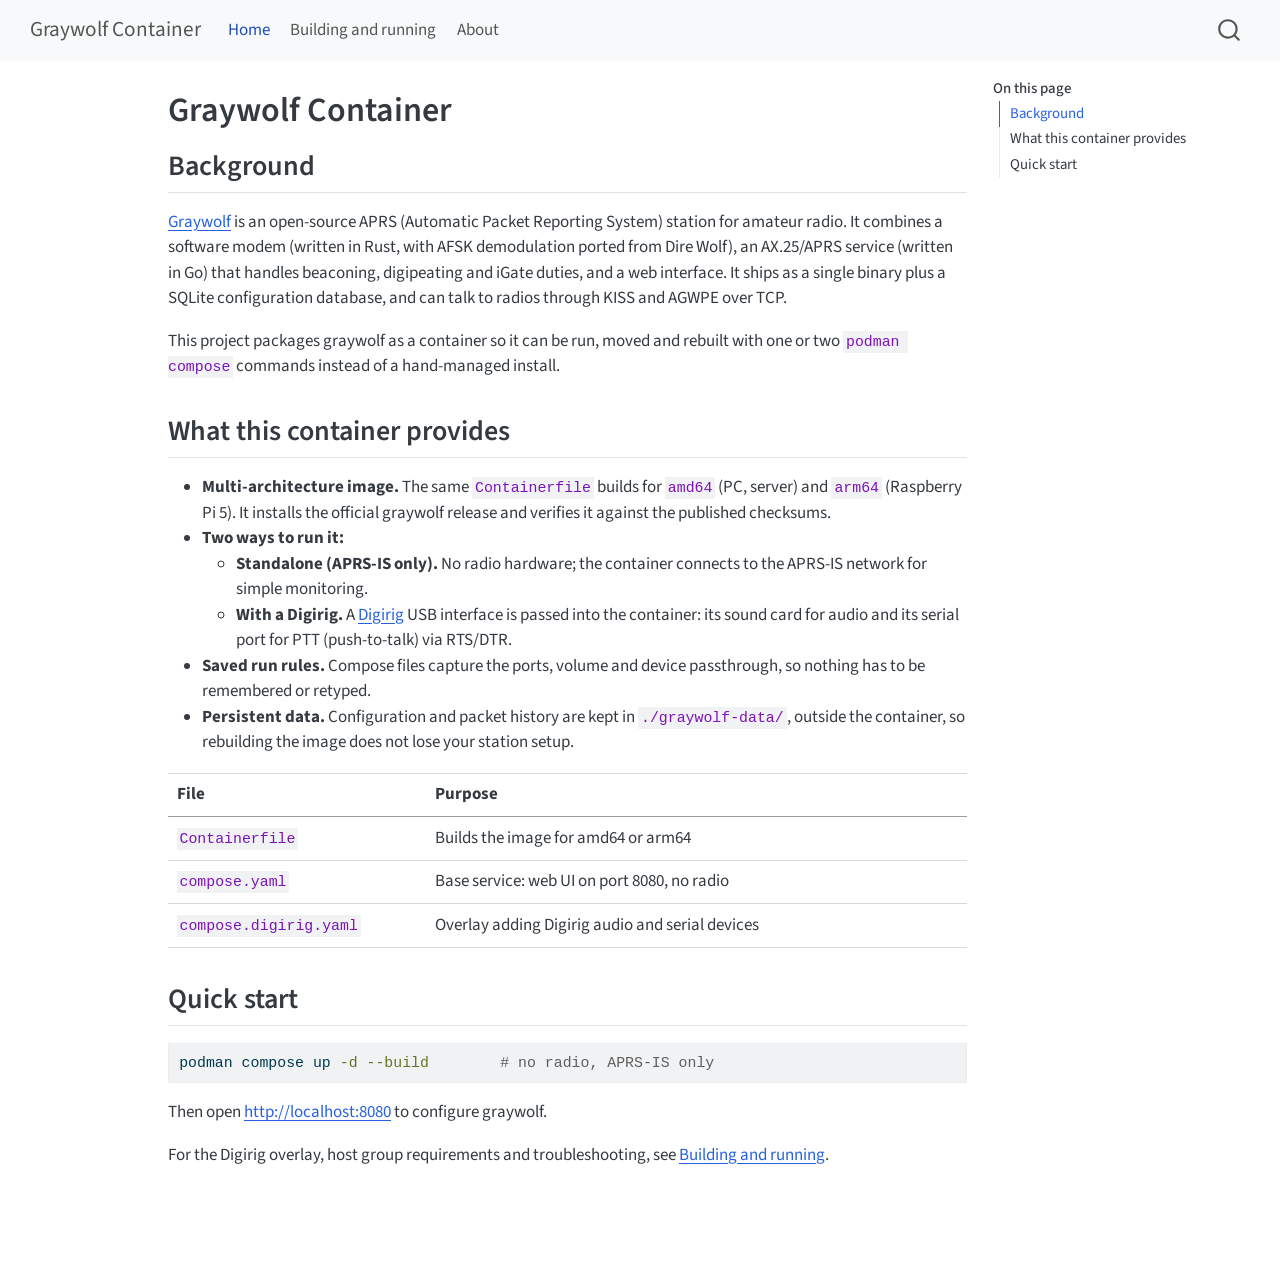
==== index.html @ 5ac33557 "Built site for gh-pages" ====
<!DOCTYPE html>
<html xmlns="http://www.w3.org/1999/xhtml" lang="en" xml:lang="en"><head>

<meta charset="utf-8">
<meta name="generator" content="quarto-1.9.38">

<meta name="viewport" content="width=device-width, initial-scale=1.0, user-scalable=yes">


<title>Graywolf Container</title>
<style>
/* Default styles provided by pandoc.
** See https://pandoc.org/MANUAL.html#variables-for-html for config info.
*/
code{white-space: pre-wrap;}
span.smallcaps{font-variant: small-caps;}
div.columns{display: flex; gap: min(4vw, 1.5em);}
div.column{flex: auto; overflow-x: auto;}
div.hanging-indent{margin-left: 1.5em; text-indent: -1.5em;}
ul.task-list{list-style: none;}
ul.task-list li input[type="checkbox"] {
  width: 0.8em;
  margin: 0 0.8em 0.2em -1em; /* quarto-specific, see https://github.com/quarto-dev/quarto-cli/issues/4556 */ 
  vertical-align: middle;
}
/* CSS for syntax highlighting */
html { -webkit-text-size-adjust: 100%; }
pre > code.sourceCode { white-space: pre; position: relative; }
pre > code.sourceCode > span { display: inline-block; line-height: 1.25; }
pre > code.sourceCode > span:empty { height: 1.2em; }
.sourceCode { overflow: visible; }
code.sourceCode > span { color: inherit; text-decoration: inherit; }
div.sourceCode { margin: 1em 0; }
pre.sourceCode { margin: 0; }
@media screen {
div.sourceCode { overflow: auto; }
}
@media print {
pre > code.sourceCode { white-space: pre-wrap; }
pre > code.sourceCode > span { text-indent: -5em; padding-left: 5em; }
}
pre.numberSource code
  { counter-reset: source-line 0; }
pre.numberSource code > span
  { position: relative; left: -4em; counter-increment: source-line; }
pre.numberSource code > span > a:first-child::before
  { content: counter(source-line);
    position: relative; left: -1em; text-align: right; vertical-align: baseline;
    border: none; display: inline-block;
    -webkit-touch-callout: none; -webkit-user-select: none;
    -khtml-user-select: none; -moz-user-select: none;
    -ms-user-select: none; user-select: none;
    padding: 0 4px; width: 4em;
  }
pre.numberSource { margin-left: 3em;  padding-left: 4px; }
div.sourceCode
  {   }
@media screen {
pre > code.sourceCode > span > a:first-child::before { text-decoration: underline; }
}
</style>


<script src="site_libs/quarto-nav/quarto-nav.js"></script>
<script src="site_libs/quarto-nav/headroom.min.js"></script>
<script src="site_libs/clipboard/clipboard.min.js"></script>
<script src="site_libs/quarto-search/autocomplete.umd.js"></script>
<script src="site_libs/quarto-search/fuse.min.js"></script>
<script src="site_libs/quarto-search/quarto-search.js"></script>
<meta name="quarto:offset" content="./">
<script src="site_libs/quarto-html/quarto.js" type="module"></script>
<script src="site_libs/quarto-html/tabsets/tabsets.js" type="module"></script>
<script src="site_libs/quarto-html/popper.min.js"></script>
<script src="site_libs/quarto-html/tippy.umd.min.js"></script>
<script src="site_libs/quarto-html/anchor.min.js"></script>
<link href="site_libs/quarto-html/tippy.css" rel="stylesheet">
<link href="site_libs/quarto-html/quarto-syntax-highlighting-15634bcf2e68342d4ad2dfa704d543f6.css" rel="stylesheet" id="quarto-text-highlighting-styles">
<script src="site_libs/bootstrap/bootstrap.min.js"></script>
<link href="site_libs/bootstrap/bootstrap-icons.css" rel="stylesheet">
<link href="site_libs/bootstrap/bootstrap-9602fde5a5b09ce9e45d33c1a59285cf.min.css" rel="stylesheet" append-hash="true" id="quarto-bootstrap" data-mode="light">
<script id="quarto-search-options" type="application/json">{
  "location": "navbar",
  "copy-button": false,
  "collapse-after": 3,
  "panel-placement": "end",
  "type": "overlay",
  "limit": 50,
  "keyboard-shortcut": [
    "f",
    "/",
    "s"
  ],
  "show-item-context": false,
  "language": {
    "search-no-results-text": "No results",
    "search-matching-documents-text": "matching documents",
    "search-copy-link-title": "Copy link to search",
    "search-hide-matches-text": "Hide additional matches",
    "search-more-match-text": "more match in this document",
    "search-more-matches-text": "more matches in this document",
    "search-clear-button-title": "Clear",
    "search-text-placeholder": "",
    "search-detached-cancel-button-title": "Cancel",
    "search-submit-button-title": "Submit",
    "search-label": "Search"
  }
}</script>


<link rel="stylesheet" href="styles.css">
</head>

<body class="nav-fixed quarto-light">

<div id="quarto-search-results"></div>
  <header id="quarto-header" class="headroom fixed-top">
    <nav class="navbar navbar-expand-lg " data-bs-theme="dark">
      <div class="navbar-container container-fluid">
      <div class="navbar-brand-container mx-auto">
    <a class="navbar-brand" href="./index.html">
    <span class="navbar-title">Graywolf Container</span>
    </a>
  </div>
            <div id="quarto-search" class="" title="Search"></div>
          <button class="navbar-toggler" type="button" data-bs-toggle="collapse" data-bs-target="#navbarCollapse" aria-controls="navbarCollapse" role="menu" aria-expanded="false" aria-label="Toggle navigation" onclick="if (window.quartoToggleHeadroom) { window.quartoToggleHeadroom(); }">
  <span class="navbar-toggler-icon"></span>
</button>
          <div class="collapse navbar-collapse" id="navbarCollapse">
            <ul class="navbar-nav navbar-nav-scroll me-auto">
  <li class="nav-item">
    <a class="nav-link active" href="./index.html" aria-current="page"> 
<span class="menu-text">Home</span></a>
  </li>  
  <li class="nav-item">
    <a class="nav-link" href="./usage.html"> 
<span class="menu-text">Building and running</span></a>
  </li>  
  <li class="nav-item">
    <a class="nav-link" href="./about.html"> 
<span class="menu-text">About</span></a>
  </li>  
</ul>
          </div> <!-- /navcollapse -->
            <div class="quarto-navbar-tools">
</div>
      </div> <!-- /container-fluid -->
    </nav>
</header>
<!-- content -->
<div id="quarto-content" class="quarto-container page-columns page-rows-contents page-layout-article page-navbar">
<!-- sidebar -->
<!-- margin-sidebar -->
    <div id="quarto-margin-sidebar" class="sidebar margin-sidebar">
        <nav id="TOC" role="doc-toc" class="toc-active">
    <h2 id="toc-title">On this page</h2>
   
  <ul>
  <li><a href="#background" id="toc-background" class="nav-link active" data-scroll-target="#background">Background</a></li>
  <li><a href="#what-this-container-provides" id="toc-what-this-container-provides" class="nav-link" data-scroll-target="#what-this-container-provides">What this container provides</a></li>
  <li><a href="#quick-start" id="toc-quick-start" class="nav-link" data-scroll-target="#quick-start">Quick start</a></li>
  </ul>
</nav>
    </div>
<!-- main -->
<main class="content" id="quarto-document-content">

<header id="title-block-header" class="quarto-title-block default">
<div class="quarto-title">
<h1 class="title">Graywolf Container</h1>
</div>



<div class="quarto-title-meta">

    
  
    
  </div>
  


</header>


<section id="background" class="level2">
<h2 class="anchored" data-anchor-id="background">Background</h2>
<p><a href="https://github.com/chrissnell/graywolf">Graywolf</a> is an open-source APRS (Automatic Packet Reporting System) station for amateur radio. It combines a software modem (written in Rust, with AFSK demodulation ported from Dire Wolf), an AX.25/APRS service (written in Go) that handles beaconing, digipeating and iGate duties, and a web interface. It ships as a single binary plus a SQLite configuration database, and can talk to radios through KISS and AGWPE over TCP.</p>
<p>This project packages graywolf as a container so it can be run, moved and rebuilt with one or two <code>podman compose</code> commands instead of a hand-managed install.</p>
</section>
<section id="what-this-container-provides" class="level2">
<h2 class="anchored" data-anchor-id="what-this-container-provides">What this container provides</h2>
<ul>
<li><strong>Multi-architecture image.</strong> The same <code>Containerfile</code> builds for <code>amd64</code> (PC, server) and <code>arm64</code> (Raspberry Pi 5). It installs the official graywolf release and verifies it against the published checksums.</li>
<li><strong>Two ways to run it:</strong>
<ul>
<li><strong>Standalone (APRS-IS only).</strong> No radio hardware; the container connects to the APRS-IS network for simple monitoring.</li>
<li><strong>With a Digirig.</strong> A <a href="https://digirig.net">Digirig</a> USB interface is passed into the container: its sound card for audio and its serial port for PTT (push-to-talk) via RTS/DTR.</li>
</ul></li>
<li><strong>Saved run rules.</strong> Compose files capture the ports, volume and device passthrough, so nothing has to be remembered or retyped.</li>
<li><strong>Persistent data.</strong> Configuration and packet history are kept in <code>./graywolf-data/</code>, outside the container, so rebuilding the image does not lose your station setup.</li>
</ul>
<table class="caption-top table">
<colgroup>
<col style="width: 32%">
<col style="width: 67%">
</colgroup>
<thead>
<tr class="header">
<th>File</th>
<th>Purpose</th>
</tr>
</thead>
<tbody>
<tr class="odd">
<td><code>Containerfile</code></td>
<td>Builds the image for amd64 or arm64</td>
</tr>
<tr class="even">
<td><code>compose.yaml</code></td>
<td>Base service: web UI on port 8080, no radio</td>
</tr>
<tr class="odd">
<td><code>compose.digirig.yaml</code></td>
<td>Overlay adding Digirig audio and serial devices</td>
</tr>
</tbody>
</table>
</section>
<section id="quick-start" class="level2">
<h2 class="anchored" data-anchor-id="quick-start">Quick start</h2>
<div class="code-copy-outer-scaffold"><div class="sourceCode" id="cb1"><pre class="sourceCode bash code-with-copy"><code class="sourceCode bash"><span id="cb1-1"><a href="#cb1-1" aria-hidden="true" tabindex="-1"></a><span class="ex">podman</span> compose up <span class="at">-d</span> <span class="at">--build</span>        <span class="co"># no radio, APRS-IS only</span></span></code></pre></div><button title="Copy to Clipboard" class="code-copy-button"><i class="bi"></i></button></div>
<p>Then open <a href="http://localhost:8080" class="uri">http://localhost:8080</a> to configure graywolf.</p>
<p>For the Digirig overlay, host group requirements and troubleshooting, see <a href="./usage.html">Building and running</a>.</p>


</section>

</main> <!-- /main -->
<script id="quarto-html-after-body" type="application/javascript">
  window.document.addEventListener("DOMContentLoaded", function (event) {
    const icon = "";
    const anchorJS = new window.AnchorJS();
    anchorJS.options = {
      placement: 'right',
      icon: icon
    };
    anchorJS.add('.anchored');
    const isCodeAnnotation = (el) => {
      for (const clz of el.classList) {
        if (clz.startsWith('code-annotation-')) {                     
          return true;
        }
      }
      return false;
    }
    const onCopySuccess = function(e) {
      // button target
      const button = e.trigger;
      // don't keep focus
      button.blur();
      // flash "checked"
      button.classList.add('code-copy-button-checked');
      var currentTitle = button.getAttribute("title");
      button.setAttribute("title", "Copied!");
      let tooltip;
      if (window.bootstrap) {
        button.setAttribute("data-bs-toggle", "tooltip");
        button.setAttribute("data-bs-placement", "left");
        button.setAttribute("data-bs-title", "Copied!");
        tooltip = new bootstrap.Tooltip(button, 
          { trigger: "manual", 
            customClass: "code-copy-button-tooltip",
            offset: [0, -8]});
        tooltip.show();    
      }
      setTimeout(function() {
        if (tooltip) {
          tooltip.hide();
          button.removeAttribute("data-bs-title");
          button.removeAttribute("data-bs-toggle");
          button.removeAttribute("data-bs-placement");
        }
        button.setAttribute("title", currentTitle);
        button.classList.remove('code-copy-button-checked');
      }, 1000);
      // clear code selection
      e.clearSelection();
    }
    const getTextToCopy = function(trigger) {
      const outerScaffold = trigger.parentElement.cloneNode(true);
      const codeEl = outerScaffold.querySelector('code');
      for (const childEl of codeEl.children) {
        if (isCodeAnnotation(childEl)) {
          childEl.remove();
        }
      }
      return codeEl.innerText;
    }
    const clipboard = new window.ClipboardJS('.code-copy-button:not([data-in-quarto-modal])', {
      text: getTextToCopy
    });
    clipboard.on('success', onCopySuccess);
    if (window.document.getElementById('quarto-embedded-source-code-modal')) {
      const clipboardModal = new window.ClipboardJS('.code-copy-button[data-in-quarto-modal]', {
        text: getTextToCopy,
        container: window.document.getElementById('quarto-embedded-source-code-modal')
      });
      clipboardModal.on('success', onCopySuccess);
    }
      var localhostRegex = new RegExp(/^(?:http|https):\/\/localhost\:?[0-9]*\//);
      var mailtoRegex = new RegExp(/^mailto:/);
        var filterRegex = new RegExp("https:\/\/KF8EEZ\.github\.io\/graywolf-container\/");
      var isInternal = (href) => {
          return filterRegex.test(href) || localhostRegex.test(href) || mailtoRegex.test(href);
      }
      // Inspect non-navigation links and adorn them if external
     var links = window.document.querySelectorAll('a[href]:not(.nav-link):not(.navbar-brand):not(.toc-action):not(.sidebar-link):not(.sidebar-item-toggle):not(.pagination-link):not(.no-external):not([aria-hidden]):not(.dropdown-item):not(.quarto-navigation-tool):not(.about-link)');
      for (var i=0; i<links.length; i++) {
        const link = links[i];
        if (!isInternal(link.href)) {
          // undo the damage that might have been done by quarto-nav.js in the case of
          // links that we want to consider external
          if (link.dataset.originalHref !== undefined) {
            link.href = link.dataset.originalHref;
          }
        }
      }
    function tippyHover(el, contentFn, onTriggerFn, onUntriggerFn) {
      const config = {
        allowHTML: true,
        maxWidth: 500,
        delay: 100,
        arrow: false,
        appendTo: function(el) {
            return el.parentElement;
        },
        interactive: true,
        interactiveBorder: 10,
        theme: 'quarto',
        placement: 'bottom-start',
      };
      if (contentFn) {
        config.content = contentFn;
      }
      if (onTriggerFn) {
        config.onTrigger = onTriggerFn;
      }
      if (onUntriggerFn) {
        config.onUntrigger = onUntriggerFn;
      }
      window.tippy(el, config); 
    }
    const noterefs = window.document.querySelectorAll('a[role="doc-noteref"]');
    for (var i=0; i<noterefs.length; i++) {
      const ref = noterefs[i];
      tippyHover(ref, function() {
        // use id or data attribute instead here
        let href = ref.getAttribute('data-footnote-href') || ref.getAttribute('href');
        try { href = new URL(href).hash; } catch {}
        const id = href.replace(/^#\/?/, "");
        const note = window.document.getElementById(id);
        if (note) {
          return note.innerHTML;
        } else {
          return "";
        }
      });
    }
    const xrefs = window.document.querySelectorAll('a.quarto-xref');
    const processXRef = (id, note) => {
      // Strip column container classes
      const stripColumnClz = (el) => {
        el.classList.remove("page-full", "page-columns");
        if (el.children) {
          for (const child of el.children) {
            stripColumnClz(child);
          }
        }
      }
      stripColumnClz(note)
      if (id === null || id.startsWith('sec-')) {
        // Special case sections, only their first couple elements
        const container = document.createElement("div");
        if (note.children && note.children.length > 2) {
          container.appendChild(note.children[0].cloneNode(true));
          for (let i = 1; i < note.children.length; i++) {
            const child = note.children[i];
            if (child.tagName === "P" && child.innerText === "") {
              continue;
            } else {
              container.appendChild(child.cloneNode(true));
              break;
            }
          }
          if (window.Quarto?.typesetMath) {
            window.Quarto.typesetMath(container);
          }
          return container.innerHTML
        } else {
          if (window.Quarto?.typesetMath) {
            window.Quarto.typesetMath(note);
          }
          return note.innerHTML;
        }
      } else {
        // Remove any anchor links if they are present
        const anchorLink = note.querySelector('a.anchorjs-link');
        if (anchorLink) {
          anchorLink.remove();
        }
        if (window.Quarto?.typesetMath) {
          window.Quarto.typesetMath(note);
        }
        if (note.classList.contains("callout")) {
          return note.outerHTML;
        } else {
          return note.innerHTML;
        }
      }
    }
    for (var i=0; i<xrefs.length; i++) {
      const xref = xrefs[i];
      tippyHover(xref, undefined, function(instance) {
        instance.disable();
        let url = xref.getAttribute('href');
        let hash = undefined; 
        if (url.startsWith('#')) {
          hash = url;
        } else {
          try { hash = new URL(url).hash; } catch {}
        }
        if (hash) {
          const id = hash.replace(/^#\/?/, "");
          const note = window.document.getElementById(id);
          if (note !== null) {
            try {
              const html = processXRef(id, note.cloneNode(true));
              instance.setContent(html);
            } finally {
              instance.enable();
              instance.show();
            }
          } else {
            // See if we can fetch this
            fetch(url.split('#')[0])
            .then(res => res.text())
            .then(html => {
              const parser = new DOMParser();
              const htmlDoc = parser.parseFromString(html, "text/html");
              const note = htmlDoc.getElementById(id);
              if (note !== null) {
                const html = processXRef(id, note);
                instance.setContent(html);
              } 
            }).finally(() => {
              instance.enable();
              instance.show();
            });
          }
        } else {
          // See if we can fetch a full url (with no hash to target)
          // This is a special case and we should probably do some content thinning / targeting
          fetch(url)
          .then(res => res.text())
          .then(html => {
            const parser = new DOMParser();
            const htmlDoc = parser.parseFromString(html, "text/html");
            const note = htmlDoc.querySelector('main.content');
            if (note !== null) {
              // This should only happen for chapter cross references
              // (since there is no id in the URL)
              // remove the first header
              if (note.children.length > 0 && note.children[0].tagName === "HEADER") {
                note.children[0].remove();
              }
              const html = processXRef(null, note);
              instance.setContent(html);
            } 
          }).finally(() => {
            instance.enable();
            instance.show();
          });
        }
      }, function(instance) {
      });
    }
        let selectedAnnoteEl;
        const selectorForAnnotation = ( cell, annotation) => {
          let cellAttr = 'data-code-cell="' + cell + '"';
          let lineAttr = 'data-code-annotation="' +  annotation + '"';
          const selector = 'span[' + cellAttr + '][' + lineAttr + ']';
          return selector;
        }
        const selectCodeLines = (annoteEl) => {
          const doc = window.document;
          const targetCell = annoteEl.getAttribute("data-target-cell");
          const targetAnnotation = annoteEl.getAttribute("data-target-annotation");
          const annoteSpan = window.document.querySelector(selectorForAnnotation(targetCell, targetAnnotation));
          const lines = annoteSpan.getAttribute("data-code-lines").split(",");
          const lineIds = lines.map((line) => {
            return targetCell + "-" + line;
          })
          let top = null;
          let height = null;
          let parent = null;
          if (lineIds.length > 0) {
              //compute the position of the single el (top and bottom and make a div)
              const el = window.document.getElementById(lineIds[0]);
              top = el.offsetTop;
              height = el.offsetHeight;
              parent = el.parentElement.parentElement;
            if (lineIds.length > 1) {
              const lastEl = window.document.getElementById(lineIds[lineIds.length - 1]);
              const bottom = lastEl.offsetTop + lastEl.offsetHeight;
              height = bottom - top;
            }
            if (top !== null && height !== null && parent !== null) {
              // cook up a div (if necessary) and position it 
              let div = window.document.getElementById("code-annotation-line-highlight");
              if (div === null) {
                div = window.document.createElement("div");
                div.setAttribute("id", "code-annotation-line-highlight");
                div.style.position = 'absolute';
                parent.appendChild(div);
              }
              div.style.top = top - 2 + "px";
              div.style.height = height + 4 + "px";
              div.style.left = 0;
              let gutterDiv = window.document.getElementById("code-annotation-line-highlight-gutter");
              if (gutterDiv === null) {
                gutterDiv = window.document.createElement("div");
                gutterDiv.setAttribute("id", "code-annotation-line-highlight-gutter");
                gutterDiv.style.position = 'absolute';
                const codeCell = window.document.getElementById(targetCell);
                const gutter = codeCell.querySelector('.code-annotation-gutter');
                gutter.appendChild(gutterDiv);
              }
              gutterDiv.style.top = top - 2 + "px";
              gutterDiv.style.height = height + 4 + "px";
            }
            selectedAnnoteEl = annoteEl;
          }
        };
        const unselectCodeLines = () => {
          const elementsIds = ["code-annotation-line-highlight", "code-annotation-line-highlight-gutter"];
          elementsIds.forEach((elId) => {
            const div = window.document.getElementById(elId);
            if (div) {
              div.remove();
            }
          });
          selectedAnnoteEl = undefined;
        };
          // Handle positioning of the toggle
      window.addEventListener(
        "resize",
        throttle(() => {
          elRect = undefined;
          if (selectedAnnoteEl) {
            selectCodeLines(selectedAnnoteEl);
          }
        }, 10)
      );
      function throttle(fn, ms) {
      let throttle = false;
      let timer;
        return (...args) => {
          if(!throttle) { // first call gets through
              fn.apply(this, args);
              throttle = true;
          } else { // all the others get throttled
              if(timer) clearTimeout(timer); // cancel #2
              timer = setTimeout(() => {
                fn.apply(this, args);
                timer = throttle = false;
              }, ms);
          }
        };
      }
        // Attach click handler to the DT
        const annoteDls = window.document.querySelectorAll('dt[data-target-cell]');
        for (const annoteDlNode of annoteDls) {
          annoteDlNode.addEventListener('click', (event) => {
            const clickedEl = event.target;
            if (clickedEl !== selectedAnnoteEl) {
              unselectCodeLines();
              const activeEl = window.document.querySelector('dt[data-target-cell].code-annotation-active');
              if (activeEl) {
                activeEl.classList.remove('code-annotation-active');
              }
              selectCodeLines(clickedEl);
              clickedEl.classList.add('code-annotation-active');
            } else {
              // Unselect the line
              unselectCodeLines();
              clickedEl.classList.remove('code-annotation-active');
            }
          });
        }
    const findCites = (el) => {
      const parentEl = el.parentElement;
      if (parentEl) {
        const cites = parentEl.dataset.cites;
        if (cites) {
          return {
            el,
            cites: cites.split(' ')
          };
        } else {
          return findCites(el.parentElement)
        }
      } else {
        return undefined;
      }
    };
    var bibliorefs = window.document.querySelectorAll('a[role="doc-biblioref"]');
    for (var i=0; i<bibliorefs.length; i++) {
      const ref = bibliorefs[i];
      const citeInfo = findCites(ref);
      if (citeInfo) {
        tippyHover(citeInfo.el, function() {
          var popup = window.document.createElement('div');
          citeInfo.cites.forEach(function(cite) {
            var citeDiv = window.document.createElement('div');
            citeDiv.classList.add('hanging-indent');
            citeDiv.classList.add('csl-entry');
            var biblioDiv = window.document.getElementById('ref-' + cite);
            if (biblioDiv) {
              citeDiv.innerHTML = biblioDiv.innerHTML;
            }
            popup.appendChild(citeDiv);
          });
          return popup.innerHTML;
        });
      }
    }
  });
  </script>
</div> <!-- /content -->




</body></html>
---- site_libs/quarto-html/tippy.css ----
.tippy-box[data-animation=fade][data-state=hidden]{opacity:0}[data-tippy-root]{max-width:calc(100vw - 10px)}.tippy-box{position:relative;background-color:#333;color:#fff;border-radius:4px;font-size:14px;line-height:1.4;white-space:normal;outline:0;transition-property:transform,visibility,opacity}.tippy-box[data-placement^=top]>.tippy-arrow{bottom:0}.tippy-box[data-placement^=top]>.tippy-arrow:before{bottom:-7px;left:0;border-width:8px 8px 0;border-top-color:initial;transform-origin:center top}.tippy-box[data-placement^=bottom]>.tippy-arrow{top:0}.tippy-box[data-placement^=bottom]>.tippy-arrow:before{top:-7px;left:0;border-width:0 8px 8px;border-bottom-color:initial;transform-origin:center bottom}.tippy-box[data-placement^=left]>.tippy-arrow{right:0}.tippy-box[data-placement^=left]>.tippy-arrow:before{border-width:8px 0 8px 8px;border-left-color:initial;right:-7px;transform-origin:center left}.tippy-box[data-placement^=right]>.tippy-arrow{left:0}.tippy-box[data-placement^=right]>.tippy-arrow:before{left:-7px;border-width:8px 8px 8px 0;border-right-color:initial;transform-origin:center right}.tippy-box[data-inertia][data-state=visible]{transition-timing-function:cubic-bezier(.54,1.5,.38,1.11)}.tippy-arrow{width:16px;height:16px;color:#333}.tippy-arrow:before{content:"";position:absolute;border-color:transparent;border-style:solid}.tippy-content{position:relative;padding:5px 9px;z-index:1}
---- site_libs/quarto-html/quarto-syntax-highlighting-15634bcf2e68342d4ad2dfa704d543f6.css ----
/* quarto syntax highlight colors */
:root {
  --quarto-hl-ot-color: #003B4F;
  --quarto-hl-at-color: #657422;
  --quarto-hl-ss-color: #20794D;
  --quarto-hl-an-color: #5E5E5E;
  --quarto-hl-fu-color: #4758AB;
  --quarto-hl-st-color: #20794D;
  --quarto-hl-cf-color: #003B4F;
  --quarto-hl-op-color: #5E5E5E;
  --quarto-hl-er-color: #AD0000;
  --quarto-hl-bn-color: #AD0000;
  --quarto-hl-al-color: #AD0000;
  --quarto-hl-va-color: #111111;
  --quarto-hl-bu-color: inherit;
  --quarto-hl-ex-color: inherit;
  --quarto-hl-pp-color: #AD0000;
  --quarto-hl-in-color: #5E5E5E;
  --quarto-hl-vs-color: #20794D;
  --quarto-hl-wa-color: #5E5E5E;
  --quarto-hl-do-color: #5E5E5E;
  --quarto-hl-im-color: #00769E;
  --quarto-hl-ch-color: #20794D;
  --quarto-hl-dt-color: #AD0000;
  --quarto-hl-fl-color: #AD0000;
  --quarto-hl-co-color: #5E5E5E;
  --quarto-hl-cv-color: #5E5E5E;
  --quarto-hl-cn-color: #8f5902;
  --quarto-hl-sc-color: #5E5E5E;
  --quarto-hl-dv-color: #AD0000;
  --quarto-hl-kw-color: #003B4F;
}

/* other quarto variables */
:root {
  --quarto-font-monospace: SFMono-Regular, Menlo, Monaco, Consolas, "Liberation Mono", "Courier New", monospace;
}

/* syntax highlight based on Pandoc's rules */
pre > code.sourceCode > span {
  color: #003B4F;
}

code.sourceCode > span {
  color: #003B4F;
}

div.sourceCode,
div.sourceCode pre.sourceCode {
  color: #003B4F;
}

/* Normal */
code span {
  color: #003B4F;
}

/* Alert */
code span.al {
  color: #AD0000;
  font-style: inherit;
}

/* Annotation */
code span.an {
  color: #5E5E5E;
  font-style: inherit;
}

/* Attribute */
code span.at {
  color: #657422;
  font-style: inherit;
}

/* BaseN */
code span.bn {
  color: #AD0000;
  font-style: inherit;
}

/* BuiltIn */
code span.bu {
  font-style: inherit;
}

/* ControlFlow */
code span.cf {
  color: #003B4F;
  font-weight: bold;
  font-style: inherit;
}

/* Char */
code span.ch {
  color: #20794D;
  font-style: inherit;
}

/* Constant */
code span.cn {
  color: #8f5902;
  font-style: inherit;
}

/* Comment */
code span.co {
  color: #5E5E5E;
  font-style: inherit;
}

/* CommentVar */
code span.cv {
  color: #5E5E5E;
  font-style: italic;
}

/* Documentation */
code span.do {
  color: #5E5E5E;
  font-style: italic;
}

/* DataType */
code span.dt {
  color: #AD0000;
  font-style: inherit;
}

/* DecVal */
code span.dv {
  color: #AD0000;
  font-style: inherit;
}

/* Error */
code span.er {
  color: #AD0000;
  font-style: inherit;
}

/* Extension */
code span.ex {
  font-style: inherit;
}

/* Float */
code span.fl {
  color: #AD0000;
  font-style: inherit;
}

/* Function */
code span.fu {
  color: #4758AB;
  font-style: inherit;
}

/* Import */
code span.im {
  color: #00769E;
  font-style: inherit;
}

/* Information */
code span.in {
  color: #5E5E5E;
  font-style: inherit;
}

/* Keyword */
code span.kw {
  color: #003B4F;
  font-weight: bold;
  font-style: inherit;
}

/* Operator */
code span.op {
  color: #5E5E5E;
  font-style: inherit;
}

/* Other */
code span.ot {
  color: #003B4F;
  font-style: inherit;
}

/* Preprocessor */
code span.pp {
  color: #AD0000;
  font-style: inherit;
}

/* SpecialChar */
code span.sc {
  color: #5E5E5E;
  font-style: inherit;
}

/* SpecialString */
code span.ss {
  color: #20794D;
  font-style: inherit;
}

/* String */
code span.st {
  color: #20794D;
  font-style: inherit;
}

/* Variable */
code span.va {
  color: #111111;
  font-style: inherit;
}

/* VerbatimString */
code span.vs {
  color: #20794D;
  font-style: inherit;
}

/* Warning */
code span.wa {
  color: #5E5E5E;
  font-style: italic;
}

.prevent-inlining {
  content: "</";
}

/*# sourceMappingURL=f23921c56f73e400b49028c9186a1aa0.css.map */
---- styles.css ----
/* css styles */
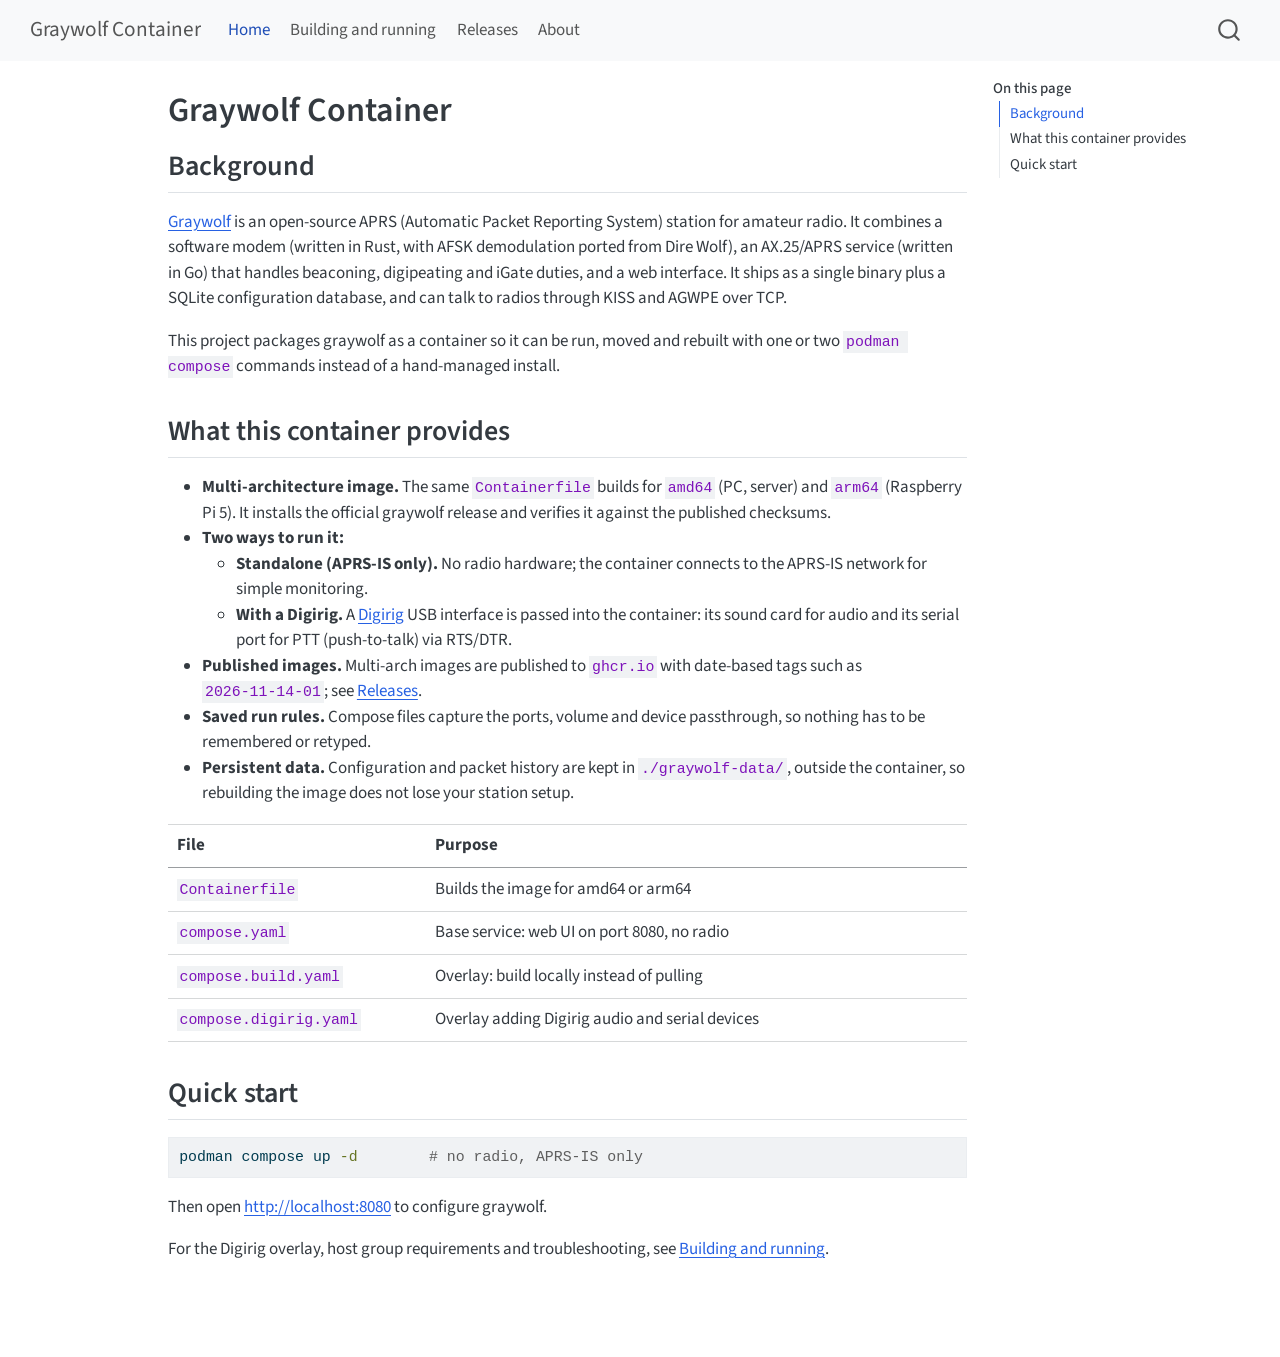
==== commit 8ba00403: "Built site for gh-pages" ====
--- a/index.html
+++ b/index.html
@@ -136,6 +136,10 @@
 <span class="menu-text">Building and running</span></a>
   </li>  
   <li class="nav-item">
+    <a class="nav-link" href="./releases.html"> 
+<span class="menu-text">Releases</span></a>
+  </li>  
+  <li class="nav-item">
     <a class="nav-link" href="./about.html"> 
 <span class="menu-text">About</span></a>
   </li>  
@@ -197,6 +201,7 @@
 <li><strong>Standalone (APRS-IS only).</strong> No radio hardware; the container connects to the APRS-IS network for simple monitoring.</li>
 <li><strong>With a Digirig.</strong> A <a href="https://digirig.net">Digirig</a> USB interface is passed into the container: its sound card for audio and its serial port for PTT (push-to-talk) via RTS/DTR.</li>
 </ul></li>
+<li><strong>Published images.</strong> Multi-arch images are published to <code>ghcr.io</code> with date-based tags such as <code>2026-11-14-01</code>; see <a href="./releases.html">Releases</a>.</li>
 <li><strong>Saved run rules.</strong> Compose files capture the ports, volume and device passthrough, so nothing has to be remembered or retyped.</li>
 <li><strong>Persistent data.</strong> Configuration and packet history are kept in <code>./graywolf-data/</code>, outside the container, so rebuilding the image does not lose your station setup.</li>
 </ul>
@@ -221,6 +226,10 @@
 <td>Base service: web UI on port 8080, no radio</td>
 </tr>
 <tr class="odd">
+<td><code>compose.build.yaml</code></td>
+<td>Overlay: build locally instead of pulling</td>
+</tr>
+<tr class="even">
 <td><code>compose.digirig.yaml</code></td>
 <td>Overlay adding Digirig audio and serial devices</td>
 </tr>
@@ -229,7 +238,7 @@
 </section>
 <section id="quick-start" class="level2">
 <h2 class="anchored" data-anchor-id="quick-start">Quick start</h2>
-<div class="code-copy-outer-scaffold"><div class="sourceCode" id="cb1"><pre class="sourceCode bash code-with-copy"><code class="sourceCode bash"><span id="cb1-1"><a href="#cb1-1" aria-hidden="true" tabindex="-1"></a><span class="ex">podman</span> compose up <span class="at">-d</span> <span class="at">--build</span>        <span class="co"># no radio, APRS-IS only</span></span></code></pre></div><button title="Copy to Clipboard" class="code-copy-button"><i class="bi"></i></button></div>
+<div class="code-copy-outer-scaffold"><div class="sourceCode" id="cb1"><pre class="sourceCode bash code-with-copy"><code class="sourceCode bash"><span id="cb1-1"><a href="#cb1-1" aria-hidden="true" tabindex="-1"></a><span class="ex">podman</span> compose up <span class="at">-d</span>        <span class="co"># no radio, APRS-IS only</span></span></code></pre></div><button title="Copy to Clipboard" class="code-copy-button"><i class="bi"></i></button></div>
 <p>Then open <a href="http://localhost:8080" class="uri">http://localhost:8080</a> to configure graywolf.</p>
 <p>For the Digirig overlay, host group requirements and troubleshooting, see <a href="./usage.html">Building and running</a>.</p>
 
